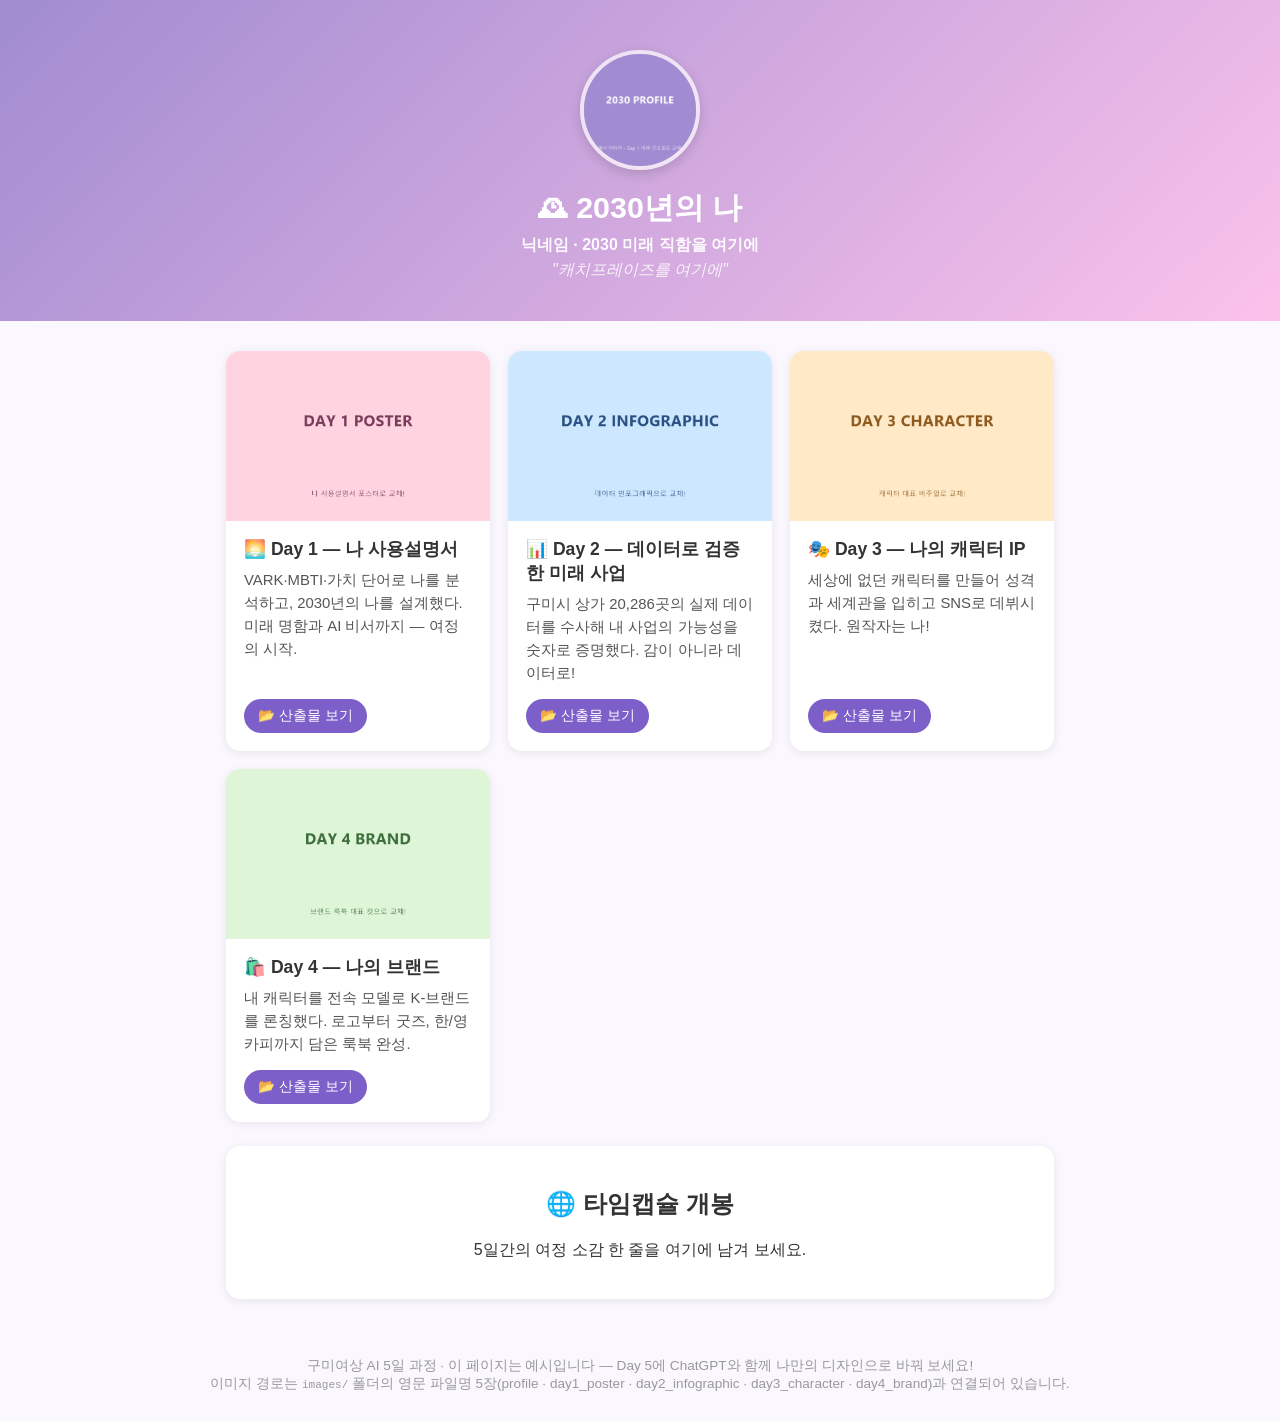
==== index.html @ 5cf9417a "Initial commit" ====
<!DOCTYPE html>
<html lang="ko">
<head>
  <meta charset="UTF-8">
  <meta name="viewport" content="width=device-width, initial-scale=1.0">
  <title>🕰 2030 타임캡슐 — 나의 포트폴리오</title>
  <style>
    * { box-sizing: border-box; }
    body { font-family: 'Segoe UI', 'Malgun Gothic', sans-serif; margin: 0; background: #faf7ff; color: #333; }
    header { background: linear-gradient(135deg, #a18cd1, #fbc2eb); padding: 50px 20px 40px; text-align: center; color: #fff; }
    header img.profile { width: 120px; height: 120px; border-radius: 50%; object-fit: cover; border: 4px solid rgba(255,255,255,.7); box-shadow: 0 4px 12px rgba(0,0,0,.15); }
    header h1 { margin: 14px 0 6px; font-size: 1.9em; }
    header .role { margin: 0 0 4px; font-weight: 600; opacity: .95; }
    header .catch { margin: 0; opacity: .85; font-style: italic; }
    .container { max-width: 860px; margin: 0 auto; padding: 30px 16px; }
    .cards { display: grid; grid-template-columns: repeat(auto-fit, minmax(260px, 1fr)); gap: 18px; }
    .card { background: #fff; border-radius: 14px; overflow: hidden; box-shadow: 0 2px 10px rgba(0,0,0,.08); display: flex; flex-direction: column; }
    .card img { width: 100%; height: 170px; object-fit: cover; background: #eee; }
    .card .body { padding: 16px 18px 18px; display: flex; flex-direction: column; flex: 1; }
    .card h2 { margin: 0 0 8px; font-size: 1.1em; }
    .card p { margin: 0 0 14px; font-size: .93em; line-height: 1.55; color: #555; flex: 1; }
    .card a.btn { align-self: flex-start; text-decoration: none; background: #7c5fc9; color: #fff; padding: 8px 14px; border-radius: 20px; font-size: .85em; }
    .card a.btn:hover { background: #66489e; }
    .outro { background: #fff; border-radius: 14px; padding: 22px; margin-top: 24px; box-shadow: 0 2px 10px rgba(0,0,0,.08); text-align: center; }
    footer { text-align: center; padding: 28px 16px; color: #999; font-size: .85em; }
  </style>
</head>
<body>
  <header>
    <!-- Day 1 미래 프로필 이미지 (images/profile.png 로 교체됩니다) -->
    <img class="profile" src="images/profile.png" alt="2030 프로필">
    <h1>🕰 2030년의 나</h1>
    <p class="role">닉네임 · 2030 미래 직함을 여기에</p>
    <p class="catch">"캐치프레이즈를 여기에"</p>
  </header>

  <div class="container">
    <div class="cards">
      <div class="card">
        <img src="images/day1_poster.png" alt="Day 1 나 사용설명서">
        <div class="body">
          <h2>🌅 Day 1 — 나 사용설명서</h2>
          <p>VARK·MBTI·가치 단어로 나를 분석하고, 2030년의 나를 설계했다. 미래 명함과 AI 비서까지 — 여정의 시작.</p>
          <a class="btn" href="day1-me/">📂 산출물 보기</a>
        </div>
      </div>
      <div class="card">
        <img src="images/day2_infographic.png" alt="Day 2 인포그래픽">
        <div class="body">
          <h2>📊 Day 2 — 데이터로 검증한 미래 사업</h2>
          <p>구미시 상가 20,286곳의 실제 데이터를 수사해 내 사업의 가능성을 숫자로 증명했다. 감이 아니라 데이터로!</p>
          <a class="btn" href="day2-data/">📂 산출물 보기</a>
        </div>
      </div>
      <div class="card">
        <img src="images/day3_character.png" alt="Day 3 캐릭터">
        <div class="body">
          <h2>🎭 Day 3 — 나의 캐릭터 IP</h2>
          <p>세상에 없던 캐릭터를 만들어 성격과 세계관을 입히고 SNS로 데뷔시켰다. 원작자는 나!</p>
          <a class="btn" href="day3-character/">📂 산출물 보기</a>
        </div>
      </div>
      <div class="card">
        <img src="images/day4_brand.png" alt="Day 4 브랜드">
        <div class="body">
          <h2>🛍️ Day 4 — 나의 브랜드</h2>
          <p>내 캐릭터를 전속 모델로 K-브랜드를 론칭했다. 로고부터 굿즈, 한/영 카피까지 담은 룩북 완성.</p>
          <a class="btn" href="day4-brand/">📂 산출물 보기</a>
        </div>
      </div>
    </div>

    <div class="outro">
      <h2>🌐 타임캡슐 개봉</h2>
      <p>5일간의 여정 소감 한 줄을 여기에 남겨 보세요.</p>
    </div>
  </div>

  <footer>구미여상 AI 5일 과정 · 이 페이지는 예시입니다 — Day 5에 ChatGPT와 함께 나만의 디자인으로 바꿔 보세요!<br>
  이미지 경로는 <code>images/</code> 폴더의 영문 파일명 5장(profile · day1_poster · day2_infographic · day3_character · day4_brand)과 연결되어 있습니다.</footer>
</body>
</html>
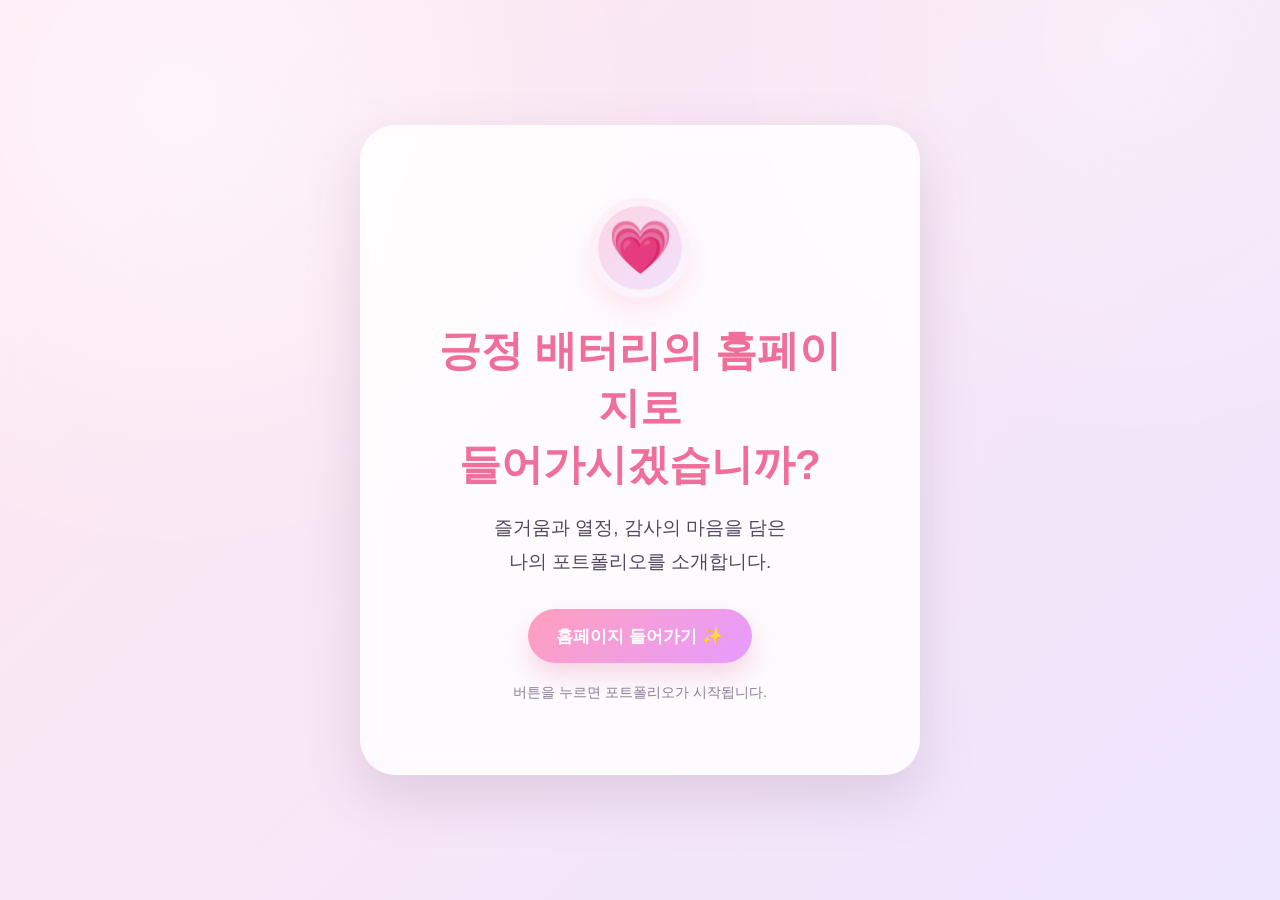
==== commit 42635357: "Add files via upload" ====
--- a/index.html
+++ b/index.html
@@ -1,82 +1,107 @@
 <!DOCTYPE html>
 <html lang="ko">
 <head>
-  <meta charset="UTF-8">
-  <meta name="viewport" content="width=device-width, initial-scale=1.0">
-  <title>🕰 2030 타임캡슐 — 나의 포트폴리오</title>
+  <meta charset="UTF-8" />
+  <meta name="viewport" content="width=device-width, initial-scale=1.0" />
+  <title>긍정 배터리 | 입장하기</title>
   <style>
-    * { box-sizing: border-box; }
-    body { font-family: 'Segoe UI', 'Malgun Gothic', sans-serif; margin: 0; background: #faf7ff; color: #333; }
-    header { background: linear-gradient(135deg, #a18cd1, #fbc2eb); padding: 50px 20px 40px; text-align: center; color: #fff; }
-    header img.profile { width: 120px; height: 120px; border-radius: 50%; object-fit: cover; border: 4px solid rgba(255,255,255,.7); box-shadow: 0 4px 12px rgba(0,0,0,.15); }
-    header h1 { margin: 14px 0 6px; font-size: 1.9em; }
-    header .role { margin: 0 0 4px; font-weight: 600; opacity: .95; }
-    header .catch { margin: 0; opacity: .85; font-style: italic; }
-    .container { max-width: 860px; margin: 0 auto; padding: 30px 16px; }
-    .cards { display: grid; grid-template-columns: repeat(auto-fit, minmax(260px, 1fr)); gap: 18px; }
-    .card { background: #fff; border-radius: 14px; overflow: hidden; box-shadow: 0 2px 10px rgba(0,0,0,.08); display: flex; flex-direction: column; }
-    .card img { width: 100%; height: 170px; object-fit: cover; background: #eee; }
-    .card .body { padding: 16px 18px 18px; display: flex; flex-direction: column; flex: 1; }
-    .card h2 { margin: 0 0 8px; font-size: 1.1em; }
-    .card p { margin: 0 0 14px; font-size: .93em; line-height: 1.55; color: #555; flex: 1; }
-    .card a.btn { align-self: flex-start; text-decoration: none; background: #7c5fc9; color: #fff; padding: 8px 14px; border-radius: 20px; font-size: .85em; }
-    .card a.btn:hover { background: #66489e; }
-    .outro { background: #fff; border-radius: 14px; padding: 22px; margin-top: 24px; box-shadow: 0 2px 10px rgba(0,0,0,.08); text-align: center; }
-    footer { text-align: center; padding: 28px 16px; color: #999; font-size: .85em; }
+    :root {
+      --pink:#ffe3ef;
+      --pink-deep:#ff8fb3;
+      --purple:#efe5ff;
+      --ink:#51485f;
+      --shadow:0 22px 55px rgba(117,78,112,.18);
+    }
+    *{box-sizing:border-box}
+    html,body{height:100%}
+    body{
+      margin:0;
+      display:grid;
+      place-items:center;
+      overflow:hidden;
+      color:var(--ink);
+      font-family:"Pretendard","Noto Sans KR",Arial,sans-serif;
+      background: linear-gradient(135deg, #ffe8f2 0%, #f8e7f6 48%, #eee5ff 100%);
+      background-attachment: fixed;
+    }
+    body::before{
+      content:"";
+      position:fixed;
+      inset:-10%;
+      background:
+        radial-gradient(circle at 20% 18%, rgba(255,255,255,.55), transparent 31%),
+        radial-gradient(circle at 82% 12%, rgba(255,255,255,.30), transparent 28%);
+      pointer-events:none;
+    }
+    .entry-card{
+      position:relative;
+      z-index:1;
+      width:min(90%,560px);
+      padding:clamp(38px,7vw,72px) clamp(26px,6vw,58px);
+      text-align:center;
+      border:1px solid rgba(255,255,255,.95);
+      border-radius:36px;
+      background:rgba(255,255,255,.84);
+      backdrop-filter:blur(14px);
+      box-shadow:var(--shadow);
+      animation:rise .7s ease both;
+    }
+    .icon{
+      width:100px;
+      height:100px;
+      margin:0 auto 24px;
+      display:grid;
+      place-items:center;
+      border-radius:50%;
+      font-size:52px;
+      background:linear-gradient(145deg,#ffd4e4,#efe2ff);
+      box-shadow:inset 0 0 0 8px rgba(255,255,255,.65),0 14px 28px rgba(255,143,179,.2);
+      animation:float 2.8s ease-in-out infinite;
+    }
+    h1{
+      margin:0;
+      font-size:clamp(1.7rem,5vw,2.65rem);
+      line-height:1.35;
+      color:#ef6f9a;
+    }
+    p{
+      margin:18px 0 30px;
+      font-size:clamp(1rem,2.4vw,1.18rem);
+      line-height:1.8;
+    }
+    .enter-btn{
+      display:inline-flex;
+      align-items:center;
+      justify-content:center;
+      min-width:210px;
+      padding:15px 28px;
+      border:0;
+      border-radius:999px;
+      color:#fff;
+      text-decoration:none;
+      font-size:1.08rem;
+      font-weight:900;
+      background:linear-gradient(135deg,#ff9fbd,#e69cff);
+      box-shadow:0 13px 27px rgba(226,115,166,.28);
+      transition:transform .22s ease,box-shadow .22s ease;
+    }
+    .enter-btn:hover,.enter-btn:focus-visible{
+      transform:translateY(-3px) scale(1.02);
+      box-shadow:0 18px 34px rgba(226,115,166,.34);
+    }
+    .small{margin-top:20px;font-size:.88rem;color:#8c7c96}
+    @keyframes rise{from{opacity:0;transform:translateY(22px)}to{opacity:1;transform:translateY(0)}}
+    @keyframes float{0%,100%{transform:translateY(0)}50%{transform:translateY(-9px)}}
+    @media (prefers-reduced-motion:reduce){*{animation:none!important;transition:none!important}}
   </style>
 </head>
 <body>
-  <header>
-    <!-- Day 1 미래 프로필 이미지 (images/profile.png 로 교체됩니다) -->
-    <img class="profile" src="images/profile.png" alt="2030 프로필">
-    <h1>🕰 2030년의 나</h1>
-    <p class="role">닉네임 · 2030 미래 직함을 여기에</p>
-    <p class="catch">"캐치프레이즈를 여기에"</p>
-  </header>
-
-  <div class="container">
-    <div class="cards">
-      <div class="card">
-        <img src="images/day1_poster.png" alt="Day 1 나 사용설명서">
-        <div class="body">
-          <h2>🌅 Day 1 — 나 사용설명서</h2>
-          <p>VARK·MBTI·가치 단어로 나를 분석하고, 2030년의 나를 설계했다. 미래 명함과 AI 비서까지 — 여정의 시작.</p>
-          <a class="btn" href="day1-me/">📂 산출물 보기</a>
-        </div>
-      </div>
-      <div class="card">
-        <img src="images/day2_infographic.png" alt="Day 2 인포그래픽">
-        <div class="body">
-          <h2>📊 Day 2 — 데이터로 검증한 미래 사업</h2>
-          <p>구미시 상가 20,286곳의 실제 데이터를 수사해 내 사업의 가능성을 숫자로 증명했다. 감이 아니라 데이터로!</p>
-          <a class="btn" href="day2-data/">📂 산출물 보기</a>
-        </div>
-      </div>
-      <div class="card">
-        <img src="images/day3_character.png" alt="Day 3 캐릭터">
-        <div class="body">
-          <h2>🎭 Day 3 — 나의 캐릭터 IP</h2>
-          <p>세상에 없던 캐릭터를 만들어 성격과 세계관을 입히고 SNS로 데뷔시켰다. 원작자는 나!</p>
-          <a class="btn" href="day3-character/">📂 산출물 보기</a>
-        </div>
-      </div>
-      <div class="card">
-        <img src="images/day4_brand.png" alt="Day 4 브랜드">
-        <div class="body">
-          <h2>🛍️ Day 4 — 나의 브랜드</h2>
-          <p>내 캐릭터를 전속 모델로 K-브랜드를 론칭했다. 로고부터 굿즈, 한/영 카피까지 담은 룩북 완성.</p>
-          <a class="btn" href="day4-brand/">📂 산출물 보기</a>
-        </div>
-      </div>
-    </div>
-
-    <div class="outro">
-      <h2>🌐 타임캡슐 개봉</h2>
-      <p>5일간의 여정 소감 한 줄을 여기에 남겨 보세요.</p>
-    </div>
-  </div>
-
-  <footer>구미여상 AI 5일 과정 · 이 페이지는 예시입니다 — Day 5에 ChatGPT와 함께 나만의 디자인으로 바꿔 보세요!<br>
-  이미지 경로는 <code>images/</code> 폴더의 영문 파일명 5장(profile · day1_poster · day2_infographic · day3_character · day4_brand)과 연결되어 있습니다.</footer>
+  <main class="entry-card">
+    <div class="icon" aria-hidden="true">💗</div>
+    <h1>긍정 배터리의 홈페이지로<br>들어가시겠습니까?</h1>
+    <p>즐거움과 열정, 감사의 마음을 담은<br>나의 포트폴리오를 소개합니다.</p>
+    <a class="enter-btn" href="home.html">홈페이지 들어가기 ✨</a>
+    <div class="small">버튼을 누르면 포트폴리오가 시작됩니다.</div>
+  </main>
 </body>
 </html>
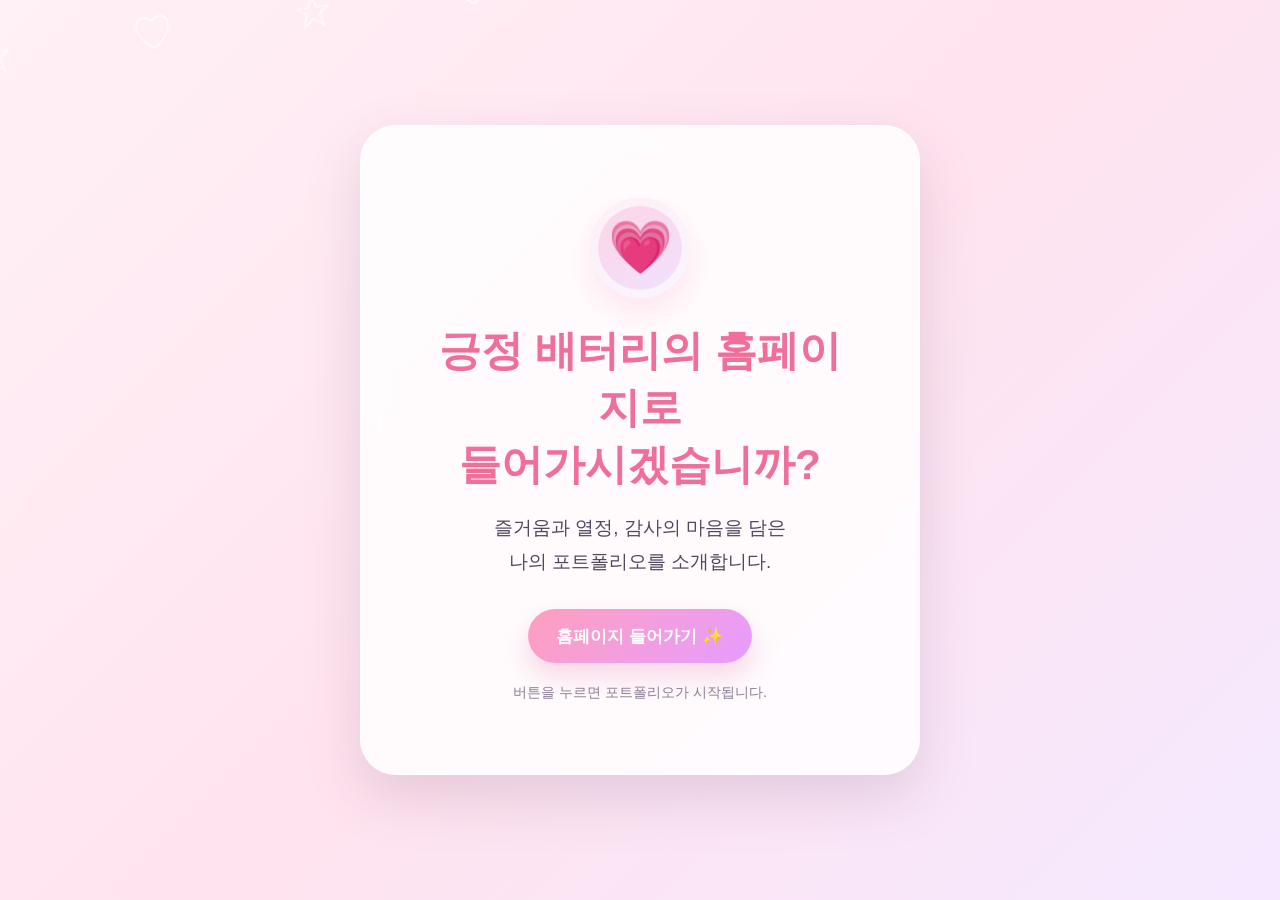
==== commit 5ce73a53: "Add files via upload" ====
--- a/index.html
+++ b/index.html
@@ -21,16 +21,18 @@
       overflow:hidden;
       color:var(--ink);
       font-family:"Pretendard","Noto Sans KR",Arial,sans-serif;
-      background: linear-gradient(135deg, #ffe8f2 0%, #f8e7f6 48%, #eee5ff 100%);
-      background-attachment: fixed;
+      background:linear-gradient(135deg,#fff1f6 0%,#ffe3ef 52%,#f5e9ff 100%);
     }
     body::before{
-      content:"";
+      content:"♡  ☆  ♡  ☆  ♡  ☆  ♡  ☆  ♡  ☆";
       position:fixed;
       inset:-10%;
-      background:
-        radial-gradient(circle at 20% 18%, rgba(255,255,255,.55), transparent 31%),
-        radial-gradient(circle at 82% 12%, rgba(255,255,255,.30), transparent 28%);
+      white-space:pre-wrap;
+      word-spacing:48px;
+      line-height:120px;
+      font-size:42px;
+      color:rgba(255,255,255,.72);
+      transform:rotate(-8deg);
       pointer-events:none;
     }
     .entry-card{
